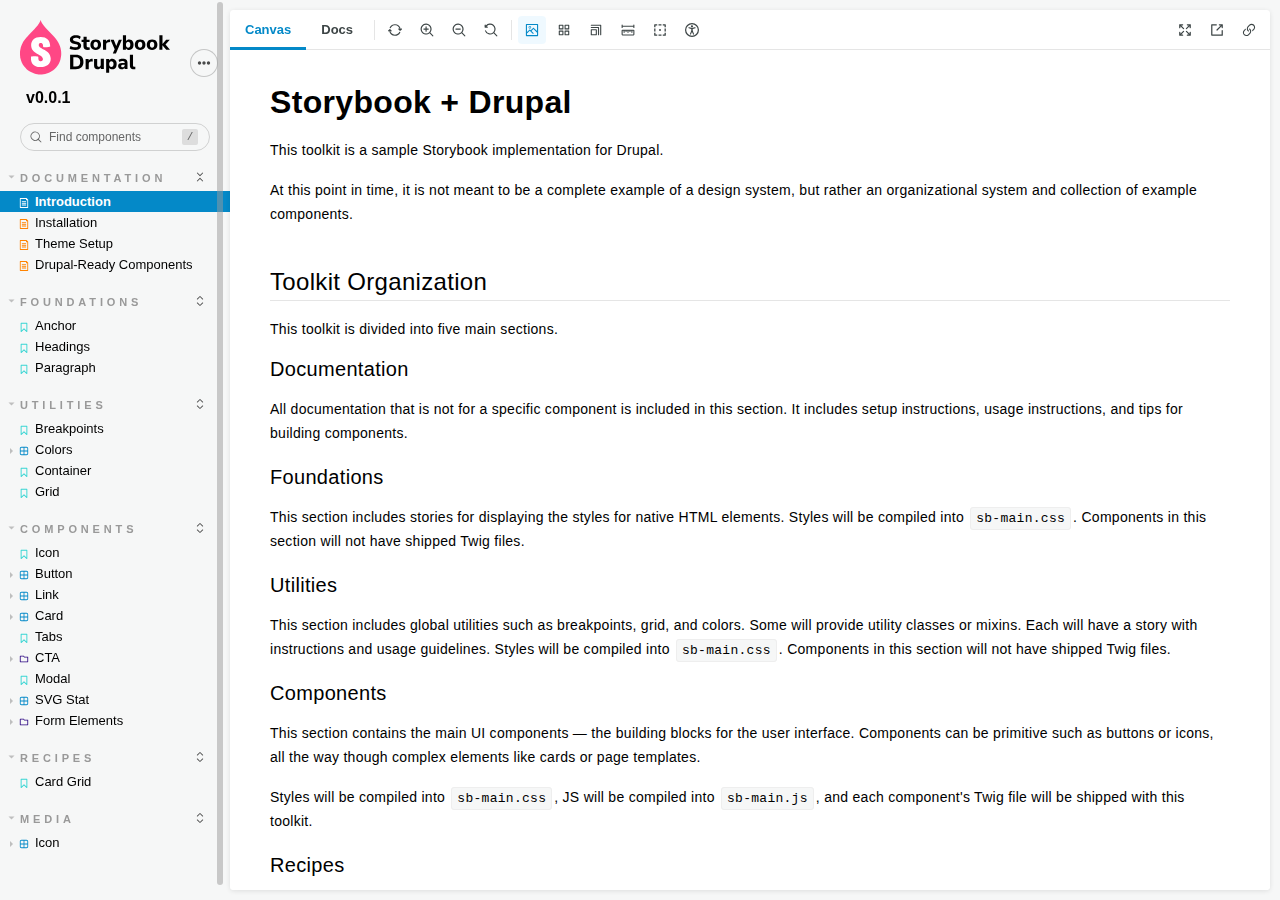
==== sb-mcmaster/index.html @ 19503b39 "Added: Design system init" ====
<!doctype html><html lang="en"><head><meta charset="utf-8"/><title>Webpack App</title><meta name="viewport" content="width=device-width,initial-scale=1"/><style>html, body {
    overflow: hidden;
    height: 100%;
    width: 100%;
    margin: 0;
    padding: 0;
  }

  * {
    box-sizing: border-box;
  }</style><script>/* globals window */
  /* eslint-disable no-underscore-dangle */
  try {
    if (window.top !== window) {
      window.__REACT_DEVTOOLS_GLOBAL_HOOK__ = window.top.__REACT_DEVTOOLS_GLOBAL_HOOK__;
    }
  } catch (e) {
    // eslint-disable-next-line no-console
    console.warn('unable to connect to top frame for connecting dev tools');
  }

  window.onerror = function onerror(message, source, line, column, err) {
    if (window.CONFIG_TYPE !== 'DEVELOPMENT') return;
    // eslint-disable-next-line no-var, vars-on-top
    var xhr = new window.XMLHttpRequest();
    xhr.open('POST', '/runtime-error');
    xhr.setRequestHeader('Content-Type', 'application/json;charset=UTF-8');
    xhr.send(
      JSON.stringify({
        /* eslint-disable object-shorthand */
        message: message,
        source: source,
        line: line,
        column: column,
        error: err && { message: err.message, name: err.name, stack: err.stack },
        origin: 'manager',
        /* eslint-enable object-shorthand */
      })
    );
  };</script><style>#root[hidden],
      #docs-root[hidden] {
        display: none !important;
      }</style></head><body><div id="root"></div><div id="docs-root"></div><script>window['CONFIG_TYPE'] = "PRODUCTION";
          
      
          
            window['LOGLEVEL'] = "info";
          
      
          
            window['FEATURES'] = {"postcss":true,"emotionAlias":false,"warnOnLegacyHierarchySeparator":true,"buildStoriesJson":false,"storyStoreV7":false,"modernInlineRender":false,"breakingChangesV7":false,"interactionsDebugger":false,"babelModeV7":false,"argTypeTargetsV7":false,"previewMdx2":false};
          
      
          
      
          
      
          
            window['DOCS_MODE'] = false;</script><script src="runtime~main.773ea1773c5c638af15d.manager.bundle.js"></script><script src="vendors~main.185c1a072fc9a32395ad.manager.bundle.js"></script><script src="main.3db62e181a6c23a5b694.manager.bundle.js"></script></body></html>
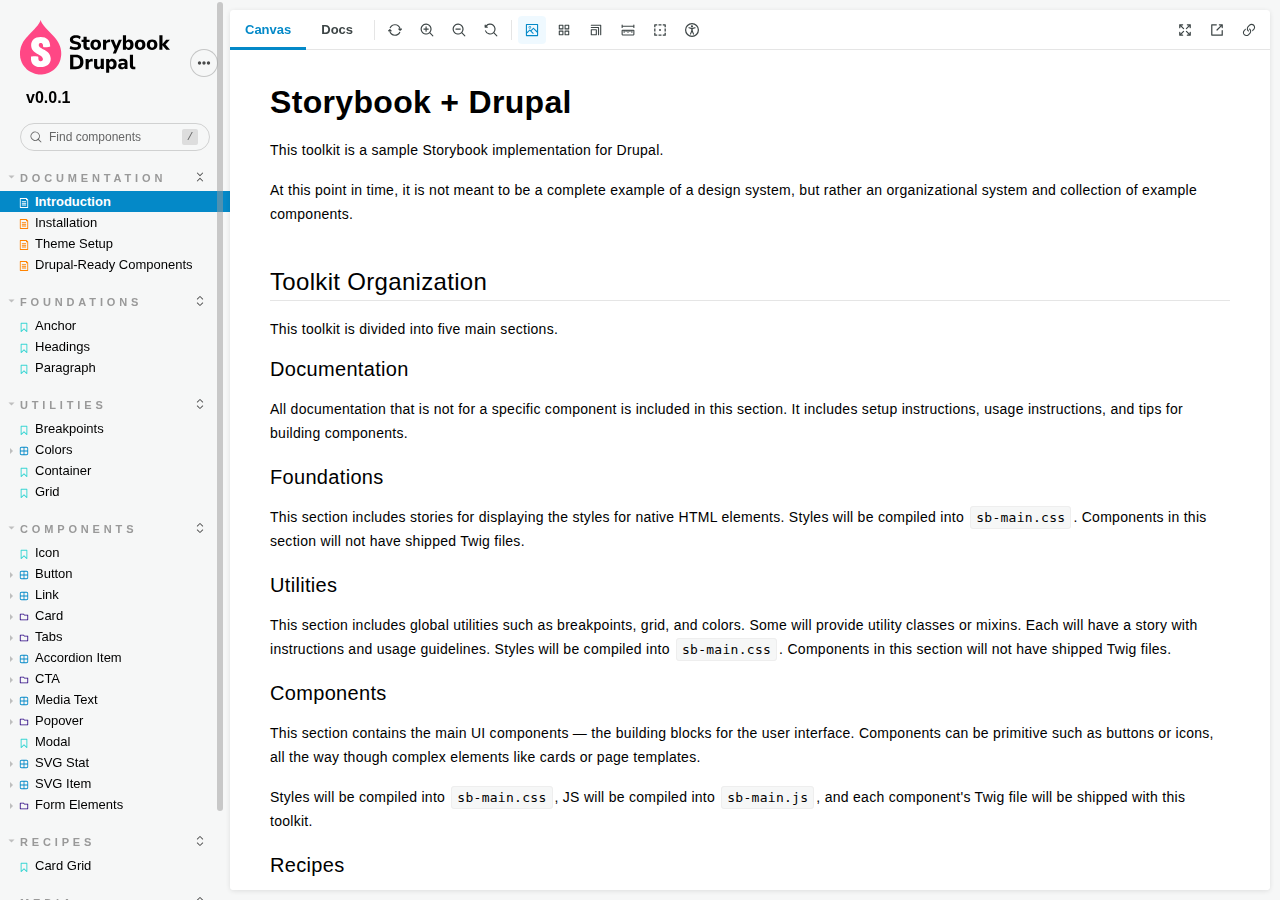
==== commit e9331291: "Updated Storybook" ====
--- a/sb-mcmaster/index.html
+++ b/sb-mcmaster/index.html
@@ -56,4 +56,4 @@
           
       
           
-            window['DOCS_MODE'] = false;</script><script src="runtime~main.773ea1773c5c638af15d.manager.bundle.js"></script><script src="vendors~main.185c1a072fc9a32395ad.manager.bundle.js"></script><script src="main.3db62e181a6c23a5b694.manager.bundle.js"></script></body></html>+            window['DOCS_MODE'] = false;</script><script src="runtime~main.773ea1773c5c638af15d.manager.bundle.js"></script><script src="vendors~main.185c1a072fc9a32395ad.manager.bundle.js"></script><script src="main.7ebdfcca90e65218b247.manager.bundle.js"></script></body></html>